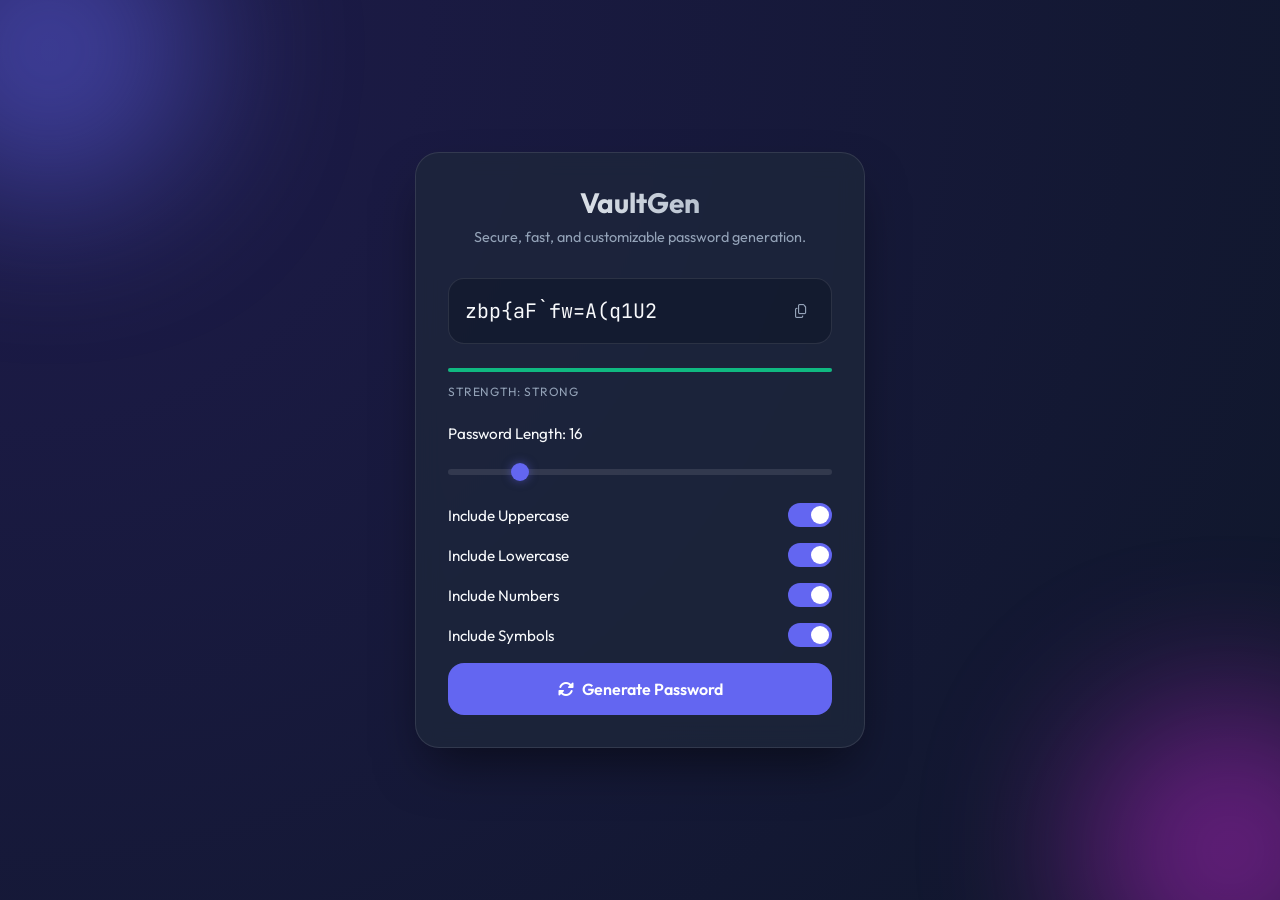
==== index.html @ e8e93791 "Convert to static web app for GitHub Pages deployment" ====
<!DOCTYPE html>
<html lang="en">
<head>
    <meta charset="UTF-8">
    <meta name="viewport" content="width=device-width, initial-scale=1.0">
    <title>VaultGen | Premium Password Generator</title>
    <meta name="description" content="Generate secure, custom passwords with our premium glassmorphic password generator tool.">
    <link rel="preconnect" href="https://fonts.googleapis.com">
    <link rel="preconnect" href="https://fonts.gstatic.com" crossorigin>
    <link href="https://fonts.googleapis.com/css2?family=Outfit:wght@400;500;600;700&family=JetBrains+Mono:wght@500&display=swap" rel="stylesheet">
    <link rel="stylesheet" href="https://cdnjs.cloudflare.com/ajax/libs/font-awesome/6.4.0/css/all.min.css">
    <link rel="stylesheet" href="style.css">
</head>
<body>
    <div class="bg-blobs">
        <div class="blob blob-1"></div>
        <div class="blob blob-2"></div>
    </div>

    <main class="container" id="app">
        <h1>VaultGen</h1>
        <p class="subtitle">Secure, fast, and customizable password generation.</p>

        <section class="result-container">
            <span id="password">Click Generate</span>
            <button class="copy-btn" id="copy" title="Copy to clipboard">
                <i class="fa-regular fa-copy"></i>
            </button>
        </section>

        <div class="strength-wrapper">
            <div class="strength-bar-bg">
                <div id="strength-bar"></div>
            </div>
            <span class="strength-text" id="strength-text">Strength: --</span>
        </div>

        <div class="settings">
            <div class="setting">
                <label>Password Length: <span id="length-val">16</span></label>
            </div>
            <div class="length-slider-container">
                <input type="range" id="length" min="6" max="64" value="16">
            </div>

            <div class="setting" style="margin-top: 24px;">
                <label>Include Uppercase</label>
                <label class="switch">
                    <input type="checkbox" id="uppercase" checked>
                    <span class="slider"></span>
                </label>
            </div>

            <div class="setting">
                <label>Include Lowercase</label>
                <label class="switch">
                    <input type="checkbox" id="lowercase" checked>
                    <span class="slider"></span>
                </label>
            </div>

            <div class="setting">
                <label>Include Numbers</label>
                <label class="switch">
                    <input type="checkbox" id="numbers" checked>
                    <span class="slider"></span>
                </label>
            </div>

            <div class="setting">
                <label>Include Symbols</label>
                <label class="switch">
                    <input type="checkbox" id="symbols" checked>
                    <span class="slider"></span>
                </label>
            </div>
        </div>

        <button class="generate-btn" id="generate">
            <i class="fa-solid fa-rotate"></i>
            Generate Password
        </button>
    </main>

    <div class="toast" id="toast">
        <i class="fa-solid fa-check"></i> Copied to clipboard!
    </div>

    <script src="script.js"></script>
</body>
</html>
---- style.css ----
:root {
    --primary: #6366f1;
    --primary-hover: #4f46e5;
    --bg-dark: #0f172a;
    --bg-card: rgba(30, 41, 59, 0.7);
    --text-main: #f8fafc;
    --text-dim: #94a3b8;
    --accent: #10b981;
    --error: #ef4444;
    --glass-border: rgba(255, 255, 255, 0.1);
    --transition: all 0.3s cubic-bezier(0.4, 0, 0.2, 1);
}

* {
    margin: 0;
    padding: 0;
    box-sizing: border-box;
    font-family: 'Outfit', sans-serif;
}

body {
    background: radial-gradient(circle at top left, #1e1b4b, #0f172a);
    color: var(--text-main);
    min-height: 100vh;
    display: flex;
    align-items: center;
    justify-content: center;
    padding: 20px;
    overflow-x: hidden;
}

/* Background elements */
.bg-blobs {
    position: fixed;
    top: 0;
    left: 0;
    width: 100%;
    height: 100%;
    z-index: -1;
    filter: blur(80px);
    opacity: 0.5;
}

.blob {
    position: absolute;
    width: 300px;
    height: 300px;
    border-radius: 50%;
}

.blob-1 {
    background: var(--primary);
    top: -100px;
    left: -100px;
    animation: move 20s infinite alternate;
}

.blob-2 {
    background: #c026d3;
    bottom: -100px;
    right: -100px;
    animation: move 25s infinite alternate-reverse;
}

@keyframes move {
    from { transform: translate(0, 0); }
    to { transform: translate(100px, 100px); }
}

.container {
    width: 100%;
    max-width: 450px;
    background: var(--bg-card);
    backdrop-filter: blur(12px);
    -webkit-backdrop-filter: blur(12px);
    border: 1px solid var(--glass-border);
    border-radius: 24px;
    padding: 32px;
    box-shadow: 0 25px 50px -12px rgba(0, 0, 0, 0.5);
    animation: slideUp 0.6s ease-out;
}

@keyframes slideUp {
    from { opacity: 0; transform: translateY(20px); }
    to { opacity: 1; transform: translateY(0); }
}

h1 {
    font-size: 1.75rem;
    font-weight: 700;
    margin-bottom: 8px;
    background: linear-gradient(to right, #fff, var(--text-dim));
    -webkit-background-clip: text;
    -webkit-text-fill-color: transparent;
    text-align: center;
}

p.subtitle {
    color: var(--text-dim);
    text-align: center;
    font-size: 0.9rem;
    margin-bottom: 32px;
}

/* Password Display Section */
.result-container {
    background: rgba(15, 23, 42, 0.6);
    border: 1px solid var(--glass-border);
    border-radius: 16px;
    padding: 16px;
    display: flex;
    align-items: center;
    justify-content: space-between;
    margin-bottom: 24px;
    position: relative;
    transition: var(--transition);
}

.result-container:hover {
    border-color: var(--primary);
}

#password {
    font-family: 'JetBrains Mono', monospace;
    font-size: 1.25rem;
    color: var(--text-main);
    overflow: hidden;
    text-overflow: ellipsis;
    white-space: nowrap;
    width: 80%;
}

.copy-btn {
    background: none;
    border: none;
    color: var(--text-dim);
    cursor: pointer;
    padding: 8px;
    border-radius: 8px;
    transition: var(--transition);
}

.copy-btn:hover {
    background: rgba(255, 255, 255, 0.1);
    color: var(--primary);
}

/* Strength Meter */
.strength-wrapper {
    margin-bottom: 24px;
}

.strength-bar-bg {
    height: 4px;
    background: rgba(255, 255, 255, 0.1);
    border-radius: 2px;
    margin-bottom: 8px;
}

#strength-bar {
    height: 100%;
    width: 0%;
    border-radius: 2px;
    transition: width 0.5s ease-out, background-color 0.3s;
}

.strength-text {
    font-size: 0.75rem;
    text-transform: uppercase;
    letter-spacing: 0.05em;
    color: var(--text-dim);
}

/* Controls */
.setting {
    display: flex;
    justify-content: space-between;
    align-items: center;
    margin-bottom: 16px;
}

.setting label {
    font-size: 0.95rem;
    color: var(--text-main);
}

/* Custom Slider */
.length-slider-container {
    margin-top: 8px;
}

input[type="range"] {
    width: 100%;
    height: 6px;
    background: rgba(255, 255, 255, 0.1);
    border-radius: 3px;
    outline: none;
    -webkit-appearance: none;
}

input[type="range"]::-webkit-slider-thumb {
    -webkit-appearance: none;
    width: 18px;
    height: 18px;
    background: var(--primary);
    border-radius: 50%;
    cursor: pointer;
    box-shadow: 0 0 10px rgba(99, 102, 241, 0.5);
    transition: var(--transition);
}

input[type="range"]::-webkit-slider-thumb:hover {
    transform: scale(1.2);
}

/* Custom Checkbox */
.switch {
    position: relative;
    display: inline-block;
    width: 44px;
    height: 24px;
}

.switch input {
    opacity: 0;
    width: 0;
    height: 0;
}

.slider {
    position: absolute;
    cursor: pointer;
    top: 0;
    left: 0;
    right: 0;
    bottom: 0;
    background-color: rgba(255, 255, 255, 0.1);
    transition: .4s;
    border-radius: 24px;
}

.slider:before {
    position: absolute;
    content: "";
    height: 18px;
    width: 18px;
    left: 3px;
    bottom: 3px;
    background-color: white;
    transition: .4s;
    border-radius: 50%;
}

input:checked + .slider {
    background-color: var(--primary);
}

input:checked + .slider:before {
    transform: translateX(20px);
}

/* Generate Button */
.generate-btn {
    width: 100%;
    background: var(--primary);
    color: white;
    border: none;
    padding: 16px;
    border-radius: 16px;
    font-size: 1rem;
    font-weight: 600;
    cursor: pointer;
    transition: var(--transition);
    margin-top: 16px;
    display: flex;
    align-items: center;
    justify-content: center;
    gap: 8px;
}

.generate-btn:hover {
    background: var(--primary-hover);
    transform: translateY(-2px);
    box-shadow: 0 10px 20px -5px rgba(99, 102, 241, 0.4);
}

.generate-btn:active {
    transform: translateY(0);
}

.generate-btn i {
    transition: transform 0.5s;
}

.generate-btn:hover i {
    transform: rotate(180deg);
}

/* Toast Notification */
.toast {
    position: fixed;
    bottom: 32px;
    left: 50%;
    transform: translateX(-50%) translateY(100px);
    background: var(--accent);
    color: white;
    padding: 12px 24px;
    border-radius: 12px;
    font-size: 0.9rem;
    font-weight: 500;
    box-shadow: 0 10px 25px -5px rgba(16, 185, 129, 0.4);
    transition: transform 0.4s cubic-bezier(0.175, 0.885, 0.32, 1.275);
}

.toast.show {
    transform: translateX(-50%) translateY(0);
}
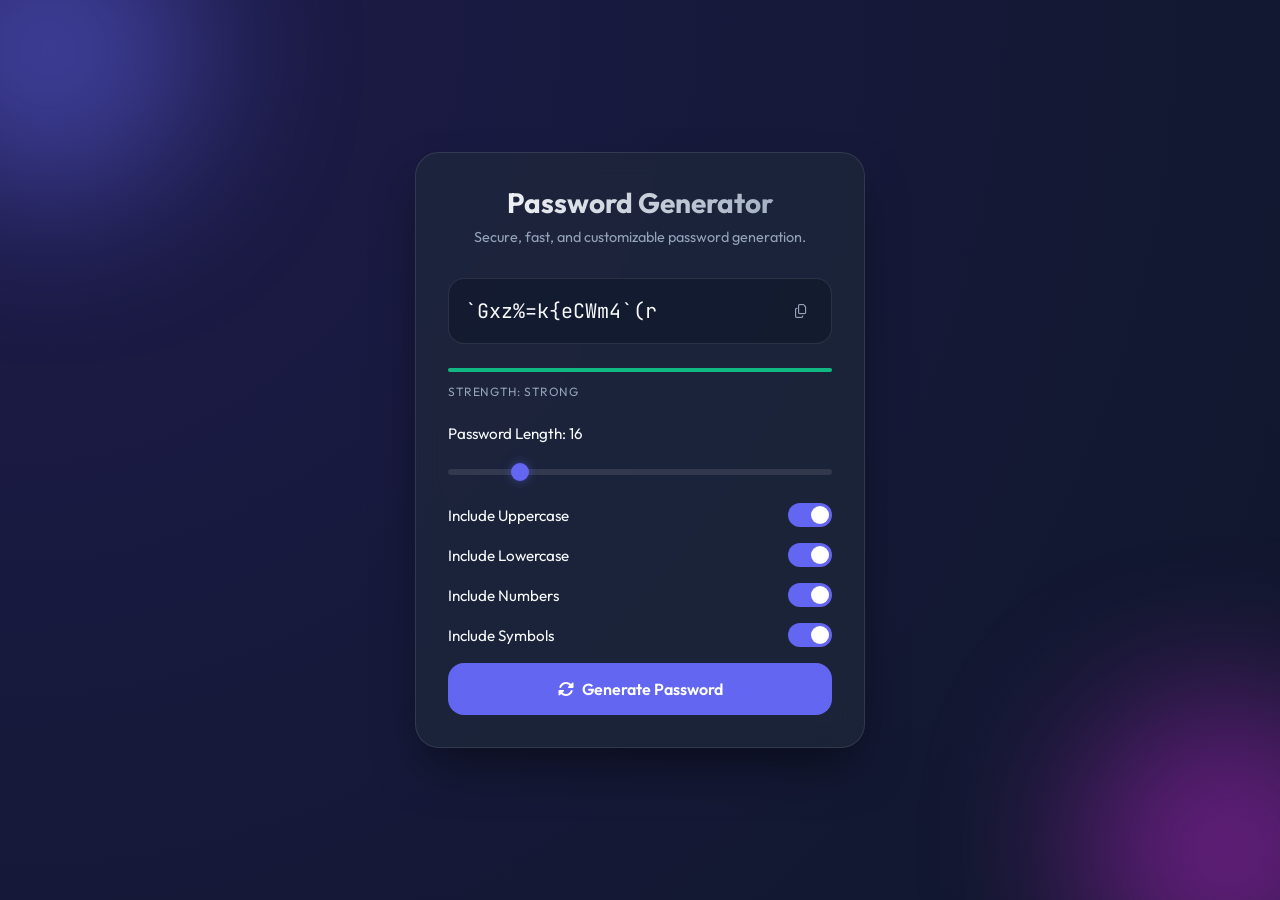
==== commit 21971aaf: "Update title and fix spelling" ====
--- a/index.html
+++ b/index.html
@@ -1,16 +1,21 @@
 <!DOCTYPE html>
 <html lang="en">
+
 <head>
     <meta charset="UTF-8">
     <meta name="viewport" content="width=device-width, initial-scale=1.0">
-    <title>VaultGen | Premium Password Generator</title>
-    <meta name="description" content="Generate secure, custom passwords with our premium glassmorphic password generator tool.">
+    <title>Password Generator | Premium Password Generator</title>
+    <meta name="description"
+        content="Generate secure, custom passwords with our premium glassmorphic password generator tool.">
     <link rel="preconnect" href="https://fonts.googleapis.com">
     <link rel="preconnect" href="https://fonts.gstatic.com" crossorigin>
-    <link href="https://fonts.googleapis.com/css2?family=Outfit:wght@400;500;600;700&family=JetBrains+Mono:wght@500&display=swap" rel="stylesheet">
+    <link
+        href="https://fonts.googleapis.com/css2?family=Outfit:wght@400;500;600;700&family=JetBrains+Mono:wght@500&display=swap"
+        rel="stylesheet">
     <link rel="stylesheet" href="https://cdnjs.cloudflare.com/ajax/libs/font-awesome/6.4.0/css/all.min.css">
     <link rel="stylesheet" href="style.css">
 </head>
+
 <body>
     <div class="bg-blobs">
         <div class="blob blob-1"></div>
@@ -18,7 +23,7 @@
     </div>
 
     <main class="container" id="app">
-        <h1>VaultGen</h1>
+        <h1>Password Generator</h1>
         <p class="subtitle">Secure, fast, and customizable password generation.</p>
 
         <section class="result-container">
@@ -88,4 +93,5 @@
 
     <script src="script.js"></script>
 </body>
-</html>
+
+</html>
